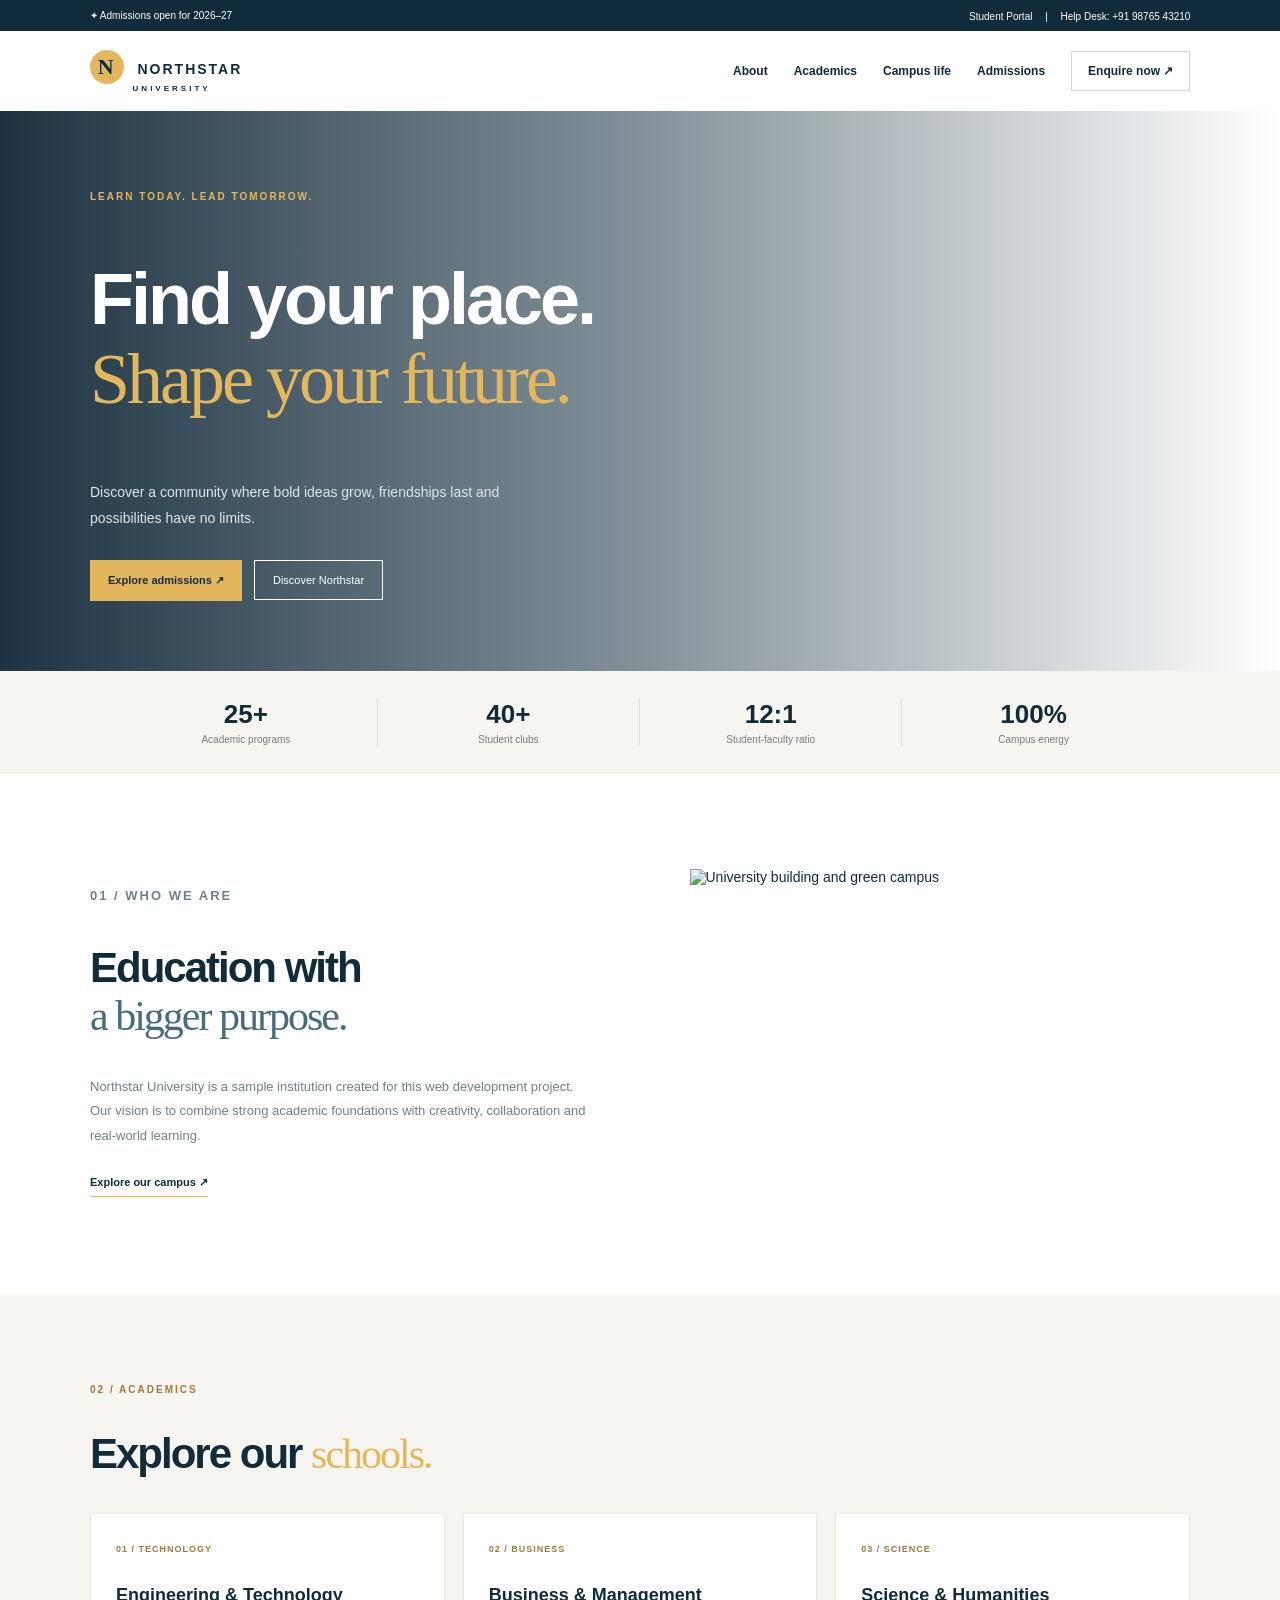
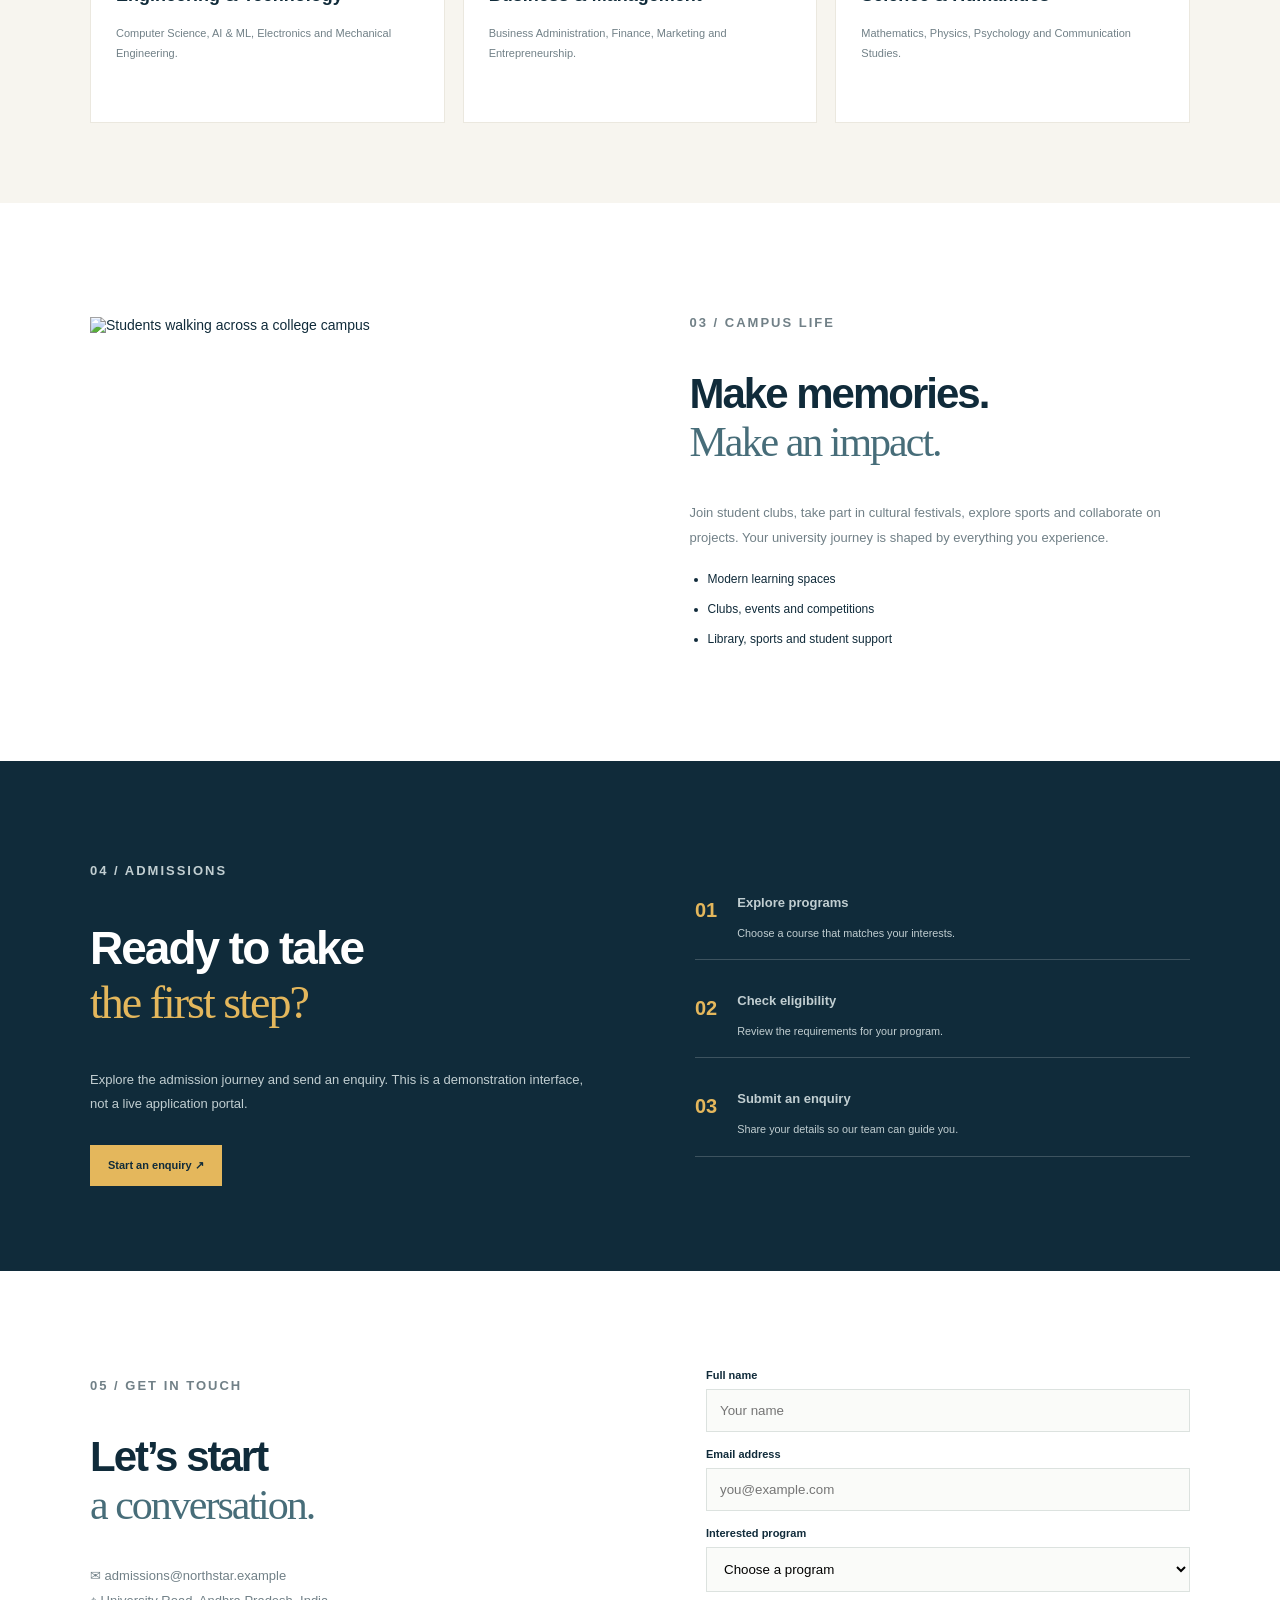
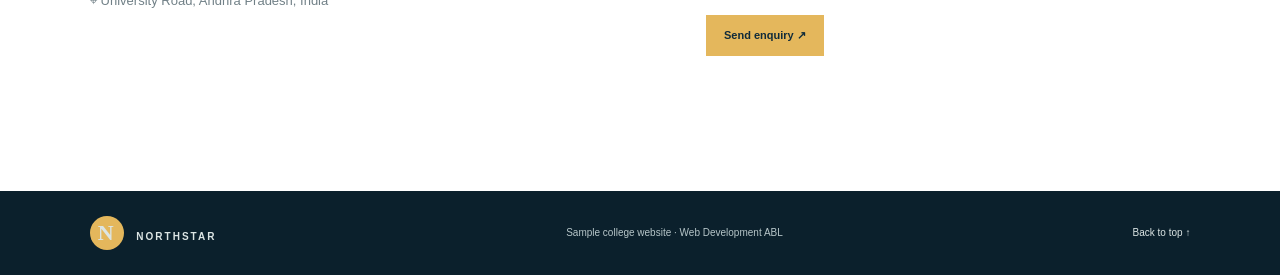
==== Project_02_College_Admissions/index.html @ 36137bb1 "Add three responsive Web Development ABL websites and documentation" ====
<!DOCTYPE html>
<html lang="en"><head><meta charset="UTF-8"><meta name="viewport" content="width=device-width,initial-scale=1"><meta name="description" content="Sample college information and admissions website"><title>Northstar University | Discover Your Future</title><link rel="stylesheet" href="styles.css"></head>
<body><div class="top">✦ Admissions open for 2026–27 <span>Student Portal　 |　 Help Desk: +91 98765 43210</span></div><header><a class="brand" href="#home"><b>N</b> NORTHSTAR <small>UNIVERSITY</small></a><button class="menu" aria-label="Toggle navigation">☰</button><nav><a href="#about">About</a><a href="#academics">Academics</a><a href="#campus">Campus life</a><a href="#admissions">Admissions</a><a class="navbtn" href="#contact">Enquire now ↗</a></nav></header>
<main><section class="hero" id="home"><div class="shade"></div><div class="hero-copy"><p class="gold">LEARN TODAY. LEAD TOMORROW.</p><h1>Find your place.<br><i>Shape your future.</i></h1><p>Discover a community where bold ideas grow, friendships last and possibilities have no limits.</p><a class="button" href="#admissions">Explore admissions ↗</a><a class="outline" href="#about">Discover Northstar</a></div></section>
<section class="stats"><div><b>25+</b><small>Academic programs</small></div><div><b>40+</b><small>Student clubs</small></div><div><b>12:1</b><small>Student-faculty ratio</small></div><div><b>100%</b><small>Campus energy</small></div></section>
<section class="intro wrap" id="about"><div><p class="eyebrow">01 / WHO WE ARE</p><h2>Education with<br><i>a bigger purpose.</i></h2><p>Northstar University is a sample institution created for this web development project. Our vision is to combine strong academic foundations with creativity, collaboration and real-world learning.</p><a href="#campus">Explore our campus ↗</a></div><img src="https://images.unsplash.com/photo-1562774053-701939374585?auto=format&fit=crop&w=1000&q=85" alt="University building and green campus"></section>
<section class="academics" id="academics"><div class="wrap"><p class="eyebrow">02 / ACADEMICS</p><h2>Explore our <i>schools.</i></h2><div class="cards"><article><b>01 / TECHNOLOGY</b><h3>Engineering & Technology</h3><p>Computer Science, AI & ML, Electronics and Mechanical Engineering.</p></article><article><b>02 / BUSINESS</b><h3>Business & Management</h3><p>Business Administration, Finance, Marketing and Entrepreneurship.</p></article><article><b>03 / SCIENCE</b><h3>Science & Humanities</h3><p>Mathematics, Physics, Psychology and Communication Studies.</p></article></div></div></section>
<section class="campus wrap" id="campus"><img src="https://images.unsplash.com/photo-1523050854058-8df90110c9f1?auto=format&fit=crop&w=1000&q=85" alt="Students walking across a college campus"><div><p class="eyebrow">03 / CAMPUS LIFE</p><h2>Make memories.<br><i>Make an impact.</i></h2><p>Join student clubs, take part in cultural festivals, explore sports and collaborate on projects. Your university journey is shaped by everything you experience.</p><ul><li>Modern learning spaces</li><li>Clubs, events and competitions</li><li>Library, sports and student support</li></ul></div></section>
<section class="admissions" id="admissions"><div class="wrap admission-grid"><div><p class="gold">04 / ADMISSIONS</p><h2>Ready to take<br><i>the first step?</i></h2><p>Explore the admission journey and send an enquiry. This is a demonstration interface, not a live application portal.</p><a class="button" href="#contact">Start an enquiry ↗</a></div><div class="steps"><p><b>01</b><span><strong>Explore programs</strong><small>Choose a course that matches your interests.</small></span></p><p><b>02</b><span><strong>Check eligibility</strong><small>Review the requirements for your program.</small></span></p><p><b>03</b><span><strong>Submit an enquiry</strong><small>Share your details so our team can guide you.</small></span></p></div></div></section>
<section class="contact wrap" id="contact"><div><p class="eyebrow">05 / GET IN TOUCH</p><h2>Let’s start<br><i>a conversation.</i></h2><p>✉ admissions@northstar.example<br>⌖ University Road, Andhra Pradesh, India</p></div><form id="enquiry"><label for="student">Full name</label><input id="student" required placeholder="Your name"><label for="email">Email address</label><input id="email" type="email" required placeholder="you@example.com"><label for="course">Interested program</label><select id="course" required><option value="">Choose a program</option><option>Computer Science & Engineering</option><option>Artificial Intelligence & Machine Learning</option><option>Business Administration</option></select><button class="button">Send enquiry ↗</button><p id="feedback" aria-live="polite"></p></form></section></main>
<footer><a class="brand" href="#home"><b>N</b> NORTHSTAR</a><p>Sample college website · Web Development ABL</p><a href="#home">Back to top ↑</a></footer><script src="script.js"></script></body></html>
---- Project_02_College_Admissions/styles.css ----
:root{--navy:#102b3a;--gold:#e4b75c;--cream:#f7f5ef;--muted:#718087}*{box-sizing:border-box}html{scroll-behavior:smooth}body{margin:0;font:14px Arial,sans-serif;color:var(--navy)}a{color:inherit;text-decoration:none}.top{background:var(--navy);color:white;padding:10px 7%;font-size:10px}.top span{float:right}header{height:80px;padding:0 7%;display:flex;align-items:center;justify-content:space-between;background:white;position:sticky;top:0;z-index:5}.brand{font-weight:bold;letter-spacing:2px}.brand b{display:inline-grid;place-items:center;background:var(--gold);border-radius:50%;width:34px;height:34px;font: bold 22px Georgia;margin-right:8px}.brand small{display:block;font-size:8px;letter-spacing:3px;margin-left:43px}nav{display:flex;gap:26px;align-items:center;font-size:12px;font-weight:bold}.navbtn{border:1px solid #ccd5d7;padding:12px 16px}.menu{display:none}.hero{height:560px;position:relative;background:url('https://images.unsplash.com/photo-1564981797816-1043664bf78d?auto=format&fit=crop&w=1800&q=90') center/cover;display:flex;align-items:center;color:white}.shade{position:absolute;inset:0;background:linear-gradient(90deg,#0b2434ed,#102d3b85,transparent)}.hero-copy{position:relative;width:min(1100px,86%);margin:auto}.gold{color:var(--gold);font-size:10px;font-weight:bold;letter-spacing:2px}.hero h1{font-size:clamp(45px,6vw,72px);line-height:1.05;letter-spacing:-3px}.hero h1 i,h2 i{font:normal 1em Georgia;color:var(--gold)}.hero-copy>p:not(.gold){max-width:450px;line-height:1.8;color:#e0e6e8}.button{display:inline-block;background:var(--gold);color:var(--navy);border:0;padding:14px 18px;font-size:11px;font-weight:bold;margin:15px 12px 0 0;cursor:pointer}.outline{border:1px solid white;padding:13px 18px;font-size:11px}.stats{background:var(--cream);padding:28px 9%;display:grid;grid-template-columns:repeat(4,1fr);text-align:center}.stats div{border-right:1px solid #ddd}.stats div:last-child{border:0}.stats b{display:block;font-size:26px}.stats small{font-size:10px;color:var(--muted)}.wrap{width:min(1100px,86%);margin:auto}.intro,.campus{padding:95px 0;display:grid;grid-template-columns:1fr 1fr;gap:9%;align-items:center}.intro img,.campus img{width:100%;height:330px;object-fit:cover}.eyebrow{font-size:10px;letter-spacing:2px;font-weight:bold;color:#a17a35}.intro h2,.academics h2,.campus h2,.admissions h2,.contact h2{font-size:42px;letter-spacing:-2px}.intro h2 i,.campus h2 i,.contact h2 i{color:#476d79}.intro p,.campus p,.admissions p,.contact p{font-size:13px;line-height:1.9;color:var(--muted)}.intro a{display:inline-block;margin-top:14px;border-bottom:1px solid var(--gold);padding-bottom:7px;font-size:11px;font-weight:bold}.academics{background:var(--cream);padding:80px 0}.cards{display:grid;grid-template-columns:repeat(3,1fr);gap:18px}.cards article{background:white;padding:25px;min-height:210px;border:1px solid #ebe8df}.cards b{font-size:9px;color:#9a7b43;letter-spacing:1px}.cards h3{font-size:18px;margin-top:30px}.cards p{font-size:11px;color:var(--muted);line-height:1.8}.campus ul{padding-left:18px;line-height:2.5;font-size:12px}.admissions{background:var(--navy);color:white;padding:85px 0}.admission-grid{display:grid;grid-template-columns:1fr 1fr;gap:10%;align-items:center}.admissions h2{font-size:46px}.admissions p{color:#c1ced1}.steps p{display:flex;gap:20px;border-bottom:1px solid #ffffff30;padding:16px 0}.steps b{color:var(--gold);font-size:20px}.steps span{display:grid;gap:7px}.steps small{color:#c1ced1}.contact{padding:90px 0;display:grid;grid-template-columns:1fr 1fr;gap:12%}.contact form{display:grid;gap:8px}.contact label{font-size:11px;font-weight:bold;margin-top:8px}.contact input,.contact select{padding:13px;border:1px solid #dce2df;background:#fafbf9}.contact form .button{justify-self:start}.contact #feedback{color:#548447;font-size:11px;min-height:15px}footer{background:#0b202c;color:#dce5e4;padding:25px 7%;display:flex;justify-content:space-between;align-items:center;font-size:10px}footer p{color:#b7c6c9}@media(max-width:700px){.top span{display:none}header{height:70px}.menu{display:block;border:0;background:none;font-size:22px}nav{display:none;position:absolute;top:70px;left:0;right:0;background:white;padding:22px 7%;flex-direction:column;align-items:flex-start}nav.open{display:flex}.hero{height:520px}.hero h1{font-size:46px}.stats{grid-template-columns:1fr 1fr;gap:20px}.stats div:nth-child(2){border:0}.intro,.campus,.admission-grid,.contact{grid-template-columns:1fr;padding:65px 0}.cards{grid-template-columns:1fr}.intro img,.campus img{height:250px}.academics{padding:65px 0}.admissions{padding:65px 0}footer{flex-wrap:wrap;gap:10px}}
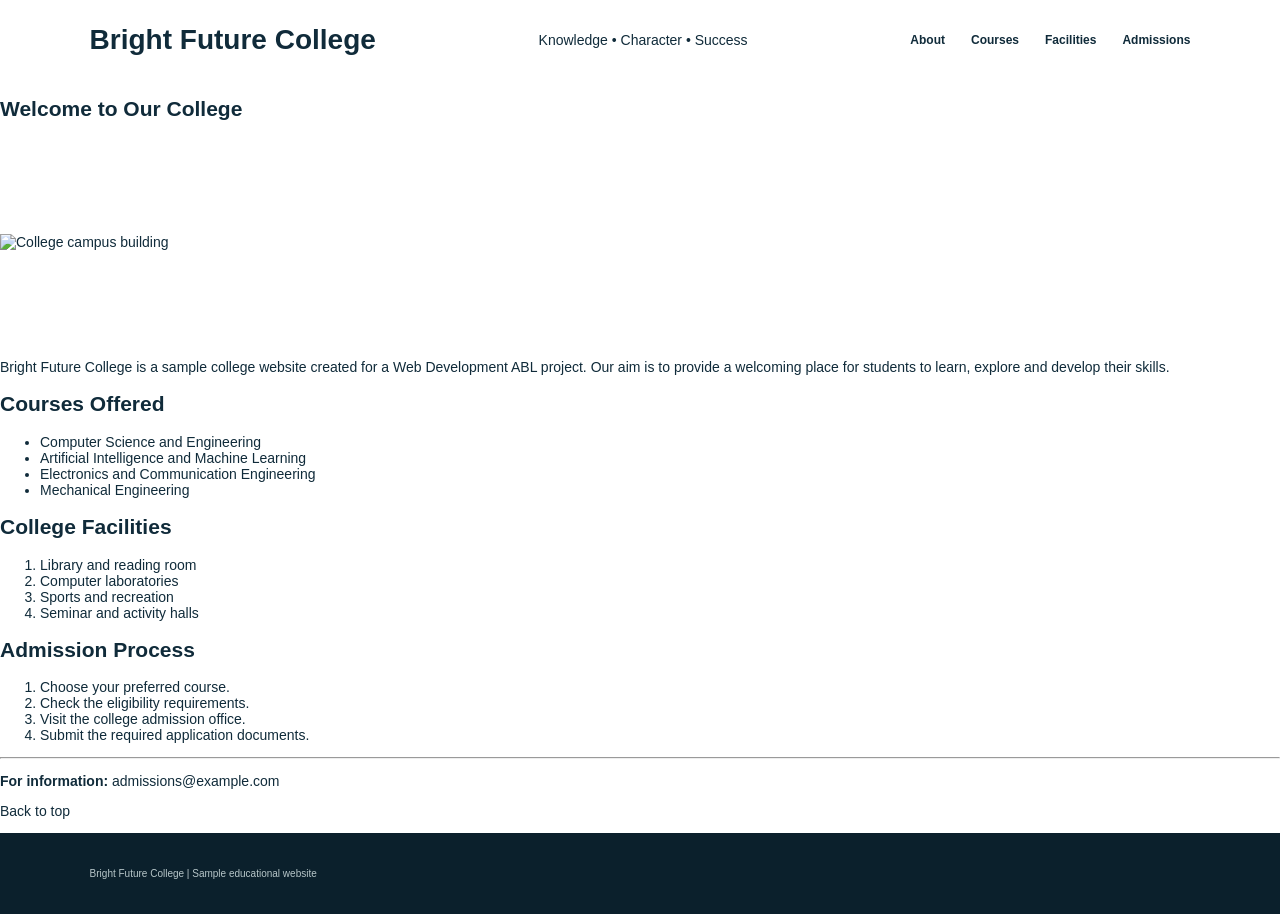
==== commit 16dfdd00: "Rebuild ABL project using Web Development syllabus topics" ====
--- a/Project_02_College_Admissions/index.html
+++ b/Project_02_College_Admissions/index.html
@@ -1,11 +1,59 @@
 <!DOCTYPE html>
-<html lang="en"><head><meta charset="UTF-8"><meta name="viewport" content="width=device-width,initial-scale=1"><meta name="description" content="Sample college information and admissions website"><title>Northstar University | Discover Your Future</title><link rel="stylesheet" href="styles.css"></head>
-<body><div class="top">✦ Admissions open for 2026–27 <span>Student Portal　 |　 Help Desk: +91 98765 43210</span></div><header><a class="brand" href="#home"><b>N</b> NORTHSTAR <small>UNIVERSITY</small></a><button class="menu" aria-label="Toggle navigation">☰</button><nav><a href="#about">About</a><a href="#academics">Academics</a><a href="#campus">Campus life</a><a href="#admissions">Admissions</a><a class="navbtn" href="#contact">Enquire now ↗</a></nav></header>
-<main><section class="hero" id="home"><div class="shade"></div><div class="hero-copy"><p class="gold">LEARN TODAY. LEAD TOMORROW.</p><h1>Find your place.<br><i>Shape your future.</i></h1><p>Discover a community where bold ideas grow, friendships last and possibilities have no limits.</p><a class="button" href="#admissions">Explore admissions ↗</a><a class="outline" href="#about">Discover Northstar</a></div></section>
-<section class="stats"><div><b>25+</b><small>Academic programs</small></div><div><b>40+</b><small>Student clubs</small></div><div><b>12:1</b><small>Student-faculty ratio</small></div><div><b>100%</b><small>Campus energy</small></div></section>
-<section class="intro wrap" id="about"><div><p class="eyebrow">01 / WHO WE ARE</p><h2>Education with<br><i>a bigger purpose.</i></h2><p>Northstar University is a sample institution created for this web development project. Our vision is to combine strong academic foundations with creativity, collaboration and real-world learning.</p><a href="#campus">Explore our campus ↗</a></div><img src="https://images.unsplash.com/photo-1562774053-701939374585?auto=format&fit=crop&w=1000&q=85" alt="University building and green campus"></section>
-<section class="academics" id="academics"><div class="wrap"><p class="eyebrow">02 / ACADEMICS</p><h2>Explore our <i>schools.</i></h2><div class="cards"><article><b>01 / TECHNOLOGY</b><h3>Engineering & Technology</h3><p>Computer Science, AI & ML, Electronics and Mechanical Engineering.</p></article><article><b>02 / BUSINESS</b><h3>Business & Management</h3><p>Business Administration, Finance, Marketing and Entrepreneurship.</p></article><article><b>03 / SCIENCE</b><h3>Science & Humanities</h3><p>Mathematics, Physics, Psychology and Communication Studies.</p></article></div></div></section>
-<section class="campus wrap" id="campus"><img src="https://images.unsplash.com/photo-1523050854058-8df90110c9f1?auto=format&fit=crop&w=1000&q=85" alt="Students walking across a college campus"><div><p class="eyebrow">03 / CAMPUS LIFE</p><h2>Make memories.<br><i>Make an impact.</i></h2><p>Join student clubs, take part in cultural festivals, explore sports and collaborate on projects. Your university journey is shaped by everything you experience.</p><ul><li>Modern learning spaces</li><li>Clubs, events and competitions</li><li>Library, sports and student support</li></ul></div></section>
-<section class="admissions" id="admissions"><div class="wrap admission-grid"><div><p class="gold">04 / ADMISSIONS</p><h2>Ready to take<br><i>the first step?</i></h2><p>Explore the admission journey and send an enquiry. This is a demonstration interface, not a live application portal.</p><a class="button" href="#contact">Start an enquiry ↗</a></div><div class="steps"><p><b>01</b><span><strong>Explore programs</strong><small>Choose a course that matches your interests.</small></span></p><p><b>02</b><span><strong>Check eligibility</strong><small>Review the requirements for your program.</small></span></p><p><b>03</b><span><strong>Submit an enquiry</strong><small>Share your details so our team can guide you.</small></span></p></div></div></section>
-<section class="contact wrap" id="contact"><div><p class="eyebrow">05 / GET IN TOUCH</p><h2>Let’s start<br><i>a conversation.</i></h2><p>✉ admissions@northstar.example<br>⌖ University Road, Andhra Pradesh, India</p></div><form id="enquiry"><label for="student">Full name</label><input id="student" required placeholder="Your name"><label for="email">Email address</label><input id="email" type="email" required placeholder="you@example.com"><label for="course">Interested program</label><select id="course" required><option value="">Choose a program</option><option>Computer Science & Engineering</option><option>Artificial Intelligence & Machine Learning</option><option>Business Administration</option></select><button class="button">Send enquiry ↗</button><p id="feedback" aria-live="polite"></p></form></section></main>
-<footer><a class="brand" href="#home"><b>N</b> NORTHSTAR</a><p>Sample college website · Web Development ABL</p><a href="#home">Back to top ↑</a></footer><script src="script.js"></script></body></html>+<html lang="en">
+<head>
+  <meta charset="UTF-8">
+  <meta name="viewport" content="width=device-width, initial-scale=1.0">
+  <title>College Information and Admissions</title>
+  <link rel="stylesheet" href="styles.css">
+</head>
+<body>
+  <header class="container" id="top">
+    <h1>Bright Future College</h1>
+    <p class="tagline">Knowledge • Character • Success</p>
+    <nav>
+      <a href="#about">About</a>
+      <a href="#courses">Courses</a>
+      <a href="#facilities">Facilities</a>
+      <a href="#admissions">Admissions</a>
+    </nav>
+  </header>
+  <main>
+    <section id="about" class="container section">
+      <h2>Welcome to Our College</h2>
+      <a href="#courses"><img class="campus" src="https://images.unsplash.com/photo-1562774053-701939374585?auto=format&fit=crop&w=1000&q=80" alt="College campus building"></a>
+      <p>Bright Future College is a sample college website created for a Web Development ABL project. Our aim is to provide a welcoming place for students to learn, explore and develop their skills.</p>
+    </section>
+    <section id="courses" class="container section">
+      <h2>Courses Offered</h2>
+      <ul>
+        <li>Computer Science and Engineering</li>
+        <li>Artificial Intelligence and Machine Learning</li>
+        <li>Electronics and Communication Engineering</li>
+        <li>Mechanical Engineering</li>
+      </ul>
+    </section>
+    <section id="facilities" class="container section">
+      <h2>College Facilities</h2>
+      <ol>
+        <li>Library and reading room</li>
+        <li>Computer laboratories</li>
+        <li>Sports and recreation</li>
+        <li>Seminar and activity halls</li>
+      </ol>
+    </section>
+    <section id="admissions" class="container section">
+      <h2>Admission Process</h2>
+      <ol>
+        <li>Choose your preferred course.</li>
+        <li>Check the eligibility requirements.</li>
+        <li>Visit the college admission office.</li>
+        <li>Submit the required application documents.</li>
+      </ol>
+      <hr>
+      <p><strong>For information:</strong> admissions@example.com</p>
+      <p><a href="#top">Back to top</a></p>
+    </section>
+  </main>
+  <footer class="container"><p>Bright Future College | Sample educational website</p></footer>
+</body>
+</html>
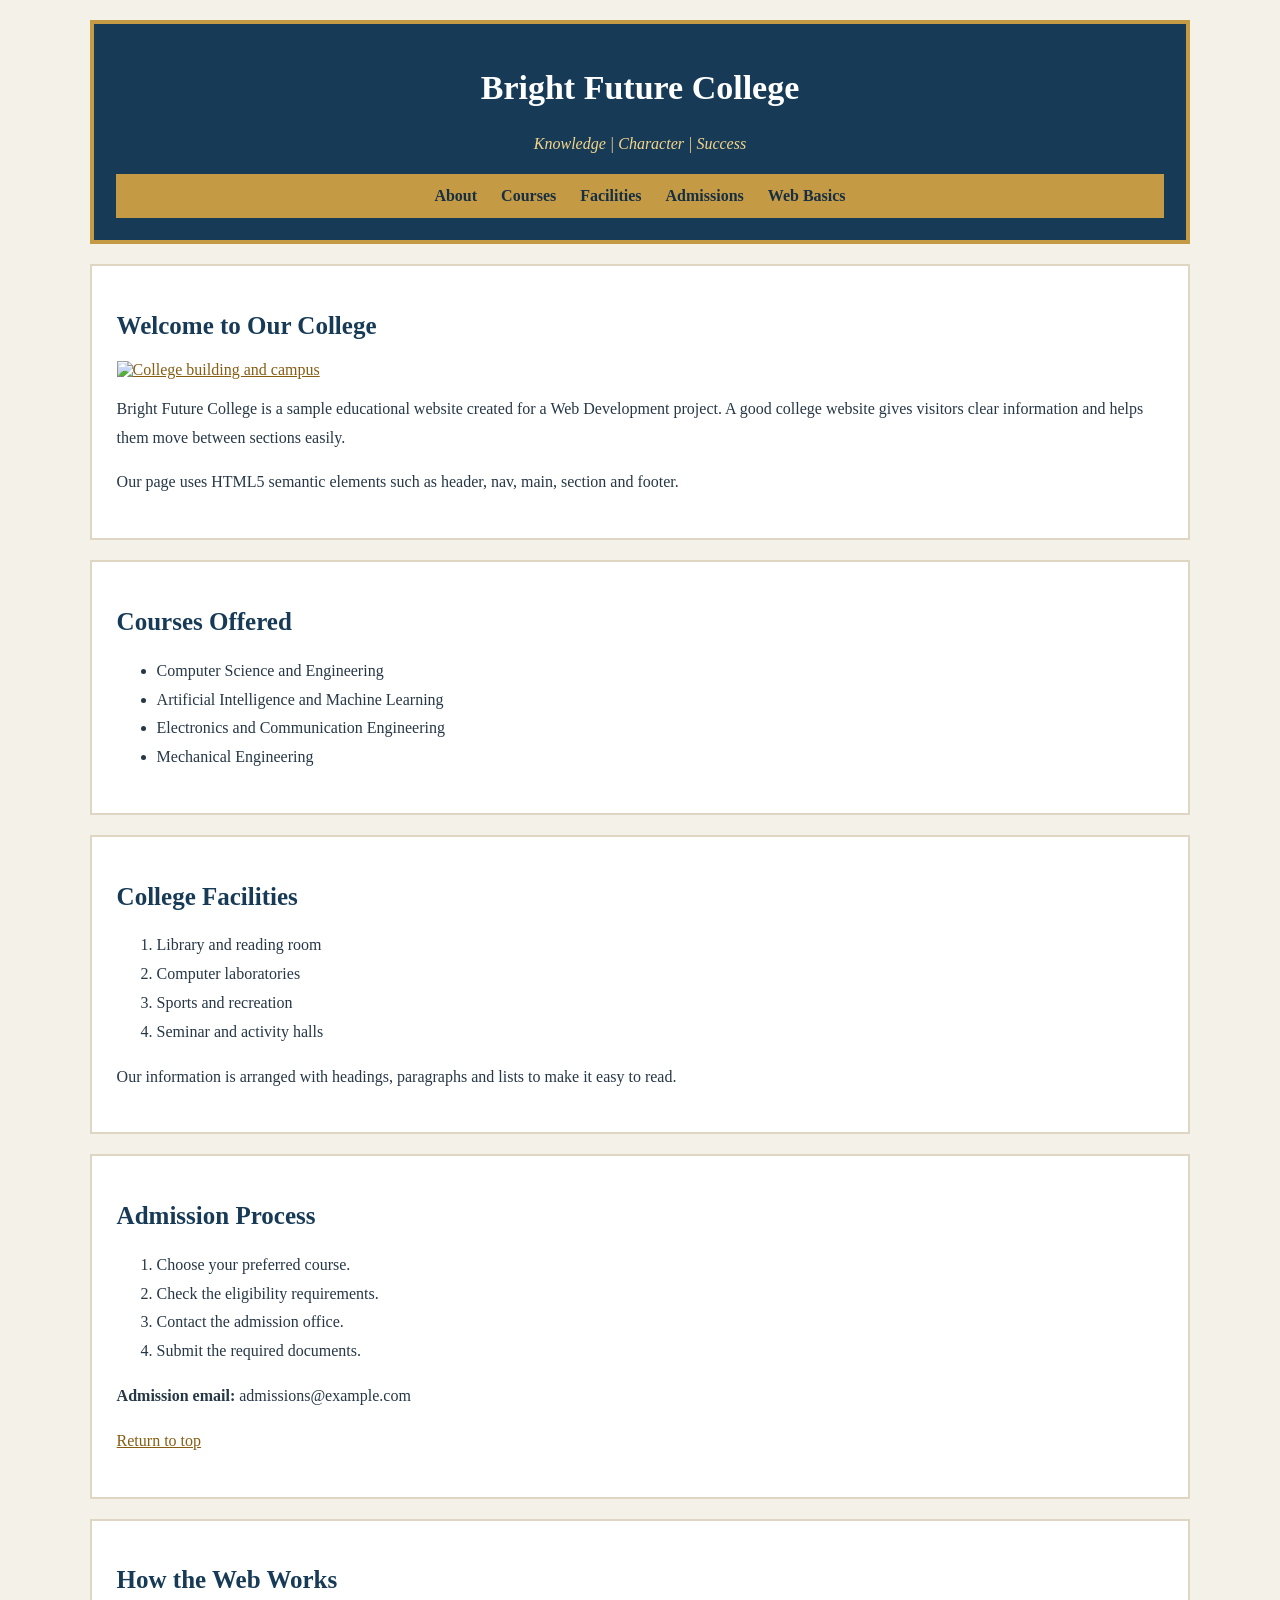
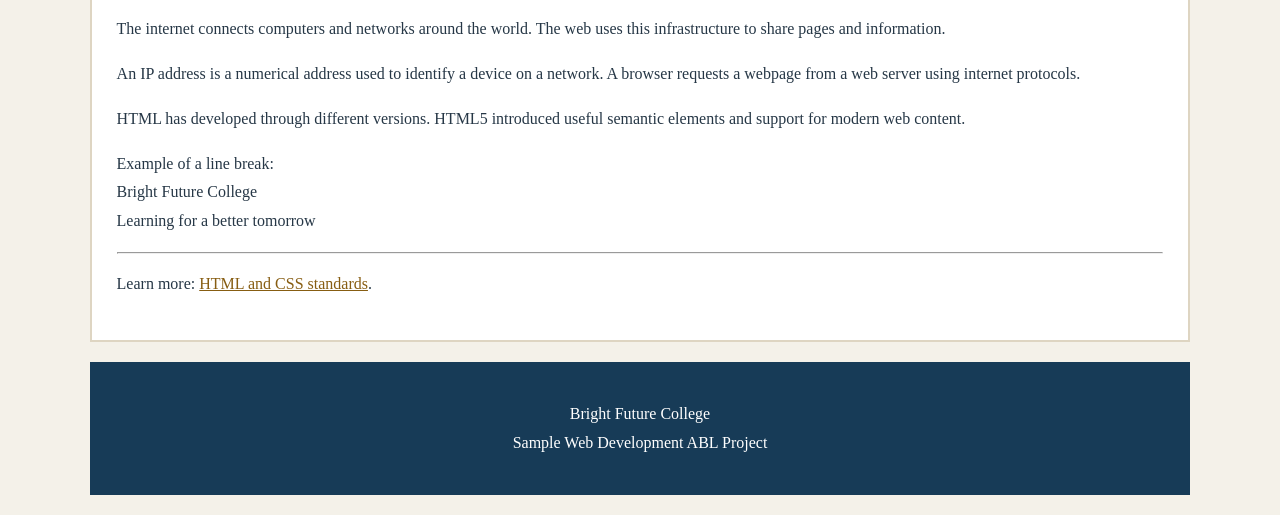
==== commit 0fbbeb07: "Rebuild project strictly with Web Development syllabus HTML and CSS topics" ====
--- a/Project_02_College_Admissions/index.html
+++ b/Project_02_College_Admissions/index.html
@@ -3,29 +3,31 @@
 <head>
   <meta charset="UTF-8">
   <meta name="viewport" content="width=device-width, initial-scale=1.0">
-  <title>College Information and Admissions</title>
+  <title>Bright Future College Admissions</title>
   <link rel="stylesheet" href="styles.css">
 </head>
 <body>
-  <header class="container" id="top">
+  <header class="container college-heading" id="top">
     <h1>Bright Future College</h1>
-    <p class="tagline">Knowledge • Character • Success</p>
+    <p class="tagline">Knowledge | Character | Success</p>
     <nav>
       <a href="#about">About</a>
       <a href="#courses">Courses</a>
       <a href="#facilities">Facilities</a>
       <a href="#admissions">Admissions</a>
+      <a href="#web">Web Basics</a>
     </nav>
   </header>
   <main>
     <section id="about" class="container section">
       <h2>Welcome to Our College</h2>
-      <a href="#courses"><img class="campus" src="https://images.unsplash.com/photo-1562774053-701939374585?auto=format&fit=crop&w=1000&q=80" alt="College campus building"></a>
-      <p>Bright Future College is a sample college website created for a Web Development ABL project. Our aim is to provide a welcoming place for students to learn, explore and develop their skills.</p>
+      <a href="#courses"><img class="campus-image" src="https://images.unsplash.com/photo-1562774053-701939374585?auto=format&fit=crop&w=1000&q=80" alt="College building and campus"></a>
+      <p>Bright Future College is a sample educational website created for a Web Development project. A good college website gives visitors clear information and helps them move between sections easily.</p>
+      <p>Our page uses HTML5 semantic elements such as header, nav, main, section and footer.</p>
     </section>
     <section id="courses" class="container section">
       <h2>Courses Offered</h2>
-      <ul>
+      <ul class="course-list">
         <li>Computer Science and Engineering</li>
         <li>Artificial Intelligence and Machine Learning</li>
         <li>Electronics and Communication Engineering</li>
@@ -40,20 +42,31 @@
         <li>Sports and recreation</li>
         <li>Seminar and activity halls</li>
       </ol>
+      <p>Our information is arranged with headings, paragraphs and lists to make it easy to read.</p>
     </section>
     <section id="admissions" class="container section">
       <h2>Admission Process</h2>
       <ol>
         <li>Choose your preferred course.</li>
         <li>Check the eligibility requirements.</li>
-        <li>Visit the college admission office.</li>
-        <li>Submit the required application documents.</li>
+        <li>Contact the admission office.</li>
+        <li>Submit the required documents.</li>
       </ol>
+      <p><strong>Admission email:</strong> admissions@example.com</p>
+      <p><a href="#top">Return to top</a></p>
+    </section>
+    <section id="web" class="container section">
+      <h2>How the Web Works</h2>
+      <p>The internet connects computers and networks around the world. The web uses this infrastructure to share pages and information.</p>
+      <p>An IP address is a numerical address used to identify a device on a network. A browser requests a webpage from a web server using internet protocols.</p>
+      <p>HTML has developed through different versions. HTML5 introduced useful semantic elements and support for modern web content.</p>
+      <p>Example of a line break:<br>Bright Future College<br>Learning for a better tomorrow</p>
       <hr>
-      <p><strong>For information:</strong> admissions@example.com</p>
-      <p><a href="#top">Back to top</a></p>
+      <p>Learn more: <a href="https://www.w3.org/standards/webdesign/htmlcss" target="_blank" rel="noopener">HTML and CSS standards</a>.</p>
     </section>
   </main>
-  <footer class="container"><p>Bright Future College | Sample educational website</p></footer>
+  <footer class="container footer">
+    <p>Bright Future College<br>Sample Web Development ABL Project</p>
+  </footer>
 </body>
 </html>
--- a/Project_02_College_Admissions/styles.css
+++ b/Project_02_College_Admissions/styles.css
@@ -1 +1,16 @@
-:root{--navy:#102b3a;--gold:#e4b75c;--cream:#f7f5ef;--muted:#718087}*{box-sizing:border-box}html{scroll-behavior:smooth}body{margin:0;font:14px Arial,sans-serif;color:var(--navy)}a{color:inherit;text-decoration:none}.top{background:var(--navy);color:white;padding:10px 7%;font-size:10px}.top span{float:right}header{height:80px;padding:0 7%;display:flex;align-items:center;justify-content:space-between;background:white;position:sticky;top:0;z-index:5}.brand{font-weight:bold;letter-spacing:2px}.brand b{display:inline-grid;place-items:center;background:var(--gold);border-radius:50%;width:34px;height:34px;font: bold 22px Georgia;margin-right:8px}.brand small{display:block;font-size:8px;letter-spacing:3px;margin-left:43px}nav{display:flex;gap:26px;align-items:center;font-size:12px;font-weight:bold}.navbtn{border:1px solid #ccd5d7;padding:12px 16px}.menu{display:none}.hero{height:560px;position:relative;background:url('https://images.unsplash.com/photo-1564981797816-1043664bf78d?auto=format&fit=crop&w=1800&q=90') center/cover;display:flex;align-items:center;color:white}.shade{position:absolute;inset:0;background:linear-gradient(90deg,#0b2434ed,#102d3b85,transparent)}.hero-copy{position:relative;width:min(1100px,86%);margin:auto}.gold{color:var(--gold);font-size:10px;font-weight:bold;letter-spacing:2px}.hero h1{font-size:clamp(45px,6vw,72px);line-height:1.05;letter-spacing:-3px}.hero h1 i,h2 i{font:normal 1em Georgia;color:var(--gold)}.hero-copy>p:not(.gold){max-width:450px;line-height:1.8;color:#e0e6e8}.button{display:inline-block;background:var(--gold);color:var(--navy);border:0;padding:14px 18px;font-size:11px;font-weight:bold;margin:15px 12px 0 0;cursor:pointer}.outline{border:1px solid white;padding:13px 18px;font-size:11px}.stats{background:var(--cream);padding:28px 9%;display:grid;grid-template-columns:repeat(4,1fr);text-align:center}.stats div{border-right:1px solid #ddd}.stats div:last-child{border:0}.stats b{display:block;font-size:26px}.stats small{font-size:10px;color:var(--muted)}.wrap{width:min(1100px,86%);margin:auto}.intro,.campus{padding:95px 0;display:grid;grid-template-columns:1fr 1fr;gap:9%;align-items:center}.intro img,.campus img{width:100%;height:330px;object-fit:cover}.eyebrow{font-size:10px;letter-spacing:2px;font-weight:bold;color:#a17a35}.intro h2,.academics h2,.campus h2,.admissions h2,.contact h2{font-size:42px;letter-spacing:-2px}.intro h2 i,.campus h2 i,.contact h2 i{color:#476d79}.intro p,.campus p,.admissions p,.contact p{font-size:13px;line-height:1.9;color:var(--muted)}.intro a{display:inline-block;margin-top:14px;border-bottom:1px solid var(--gold);padding-bottom:7px;font-size:11px;font-weight:bold}.academics{background:var(--cream);padding:80px 0}.cards{display:grid;grid-template-columns:repeat(3,1fr);gap:18px}.cards article{background:white;padding:25px;min-height:210px;border:1px solid #ebe8df}.cards b{font-size:9px;color:#9a7b43;letter-spacing:1px}.cards h3{font-size:18px;margin-top:30px}.cards p{font-size:11px;color:var(--muted);line-height:1.8}.campus ul{padding-left:18px;line-height:2.5;font-size:12px}.admissions{background:var(--navy);color:white;padding:85px 0}.admission-grid{display:grid;grid-template-columns:1fr 1fr;gap:10%;align-items:center}.admissions h2{font-size:46px}.admissions p{color:#c1ced1}.steps p{display:flex;gap:20px;border-bottom:1px solid #ffffff30;padding:16px 0}.steps b{color:var(--gold);font-size:20px}.steps span{display:grid;gap:7px}.steps small{color:#c1ced1}.contact{padding:90px 0;display:grid;grid-template-columns:1fr 1fr;gap:12%}.contact form{display:grid;gap:8px}.contact label{font-size:11px;font-weight:bold;margin-top:8px}.contact input,.contact select{padding:13px;border:1px solid #dce2df;background:#fafbf9}.contact form .button{justify-self:start}.contact #feedback{color:#548447;font-size:11px;min-height:15px}footer{background:#0b202c;color:#dce5e4;padding:25px 7%;display:flex;justify-content:space-between;align-items:center;font-size:10px}footer p{color:#b7c6c9}@media(max-width:700px){.top span{display:none}header{height:70px}.menu{display:block;border:0;background:none;font-size:22px}nav{display:none;position:absolute;top:70px;left:0;right:0;background:white;padding:22px 7%;flex-direction:column;align-items:flex-start}nav.open{display:flex}.hero{height:520px}.hero h1{font-size:46px}.stats{grid-template-columns:1fr 1fr;gap:20px}.stats div:nth-child(2){border:0}.intro,.campus,.admission-grid,.contact{grid-template-columns:1fr;padding:65px 0}.cards{grid-template-columns:1fr}.intro img,.campus img{height:250px}.academics{padding:65px 0}.admissions{padding:65px 0}footer{flex-wrap:wrap;gap:10px}}+* { box-sizing: border-box; }
+body { margin: 0; font-family: Georgia, serif; font-size: 16px; color: #263746; background-color: #f4f1e9; }
+.container { width: 86%; margin: 20px auto; padding: 22px; }
+header { text-align: center; color: #ffffff; background-color: #173b57; border: 4px solid #c49a45; }
+h1 { font-size: 34px; }
+.tagline { color: #f4d58b; font-style: italic; }
+nav { background-color: #c49a45; padding: 13px; }
+nav a { color: #172f42; padding: 10px; text-decoration: none; font-weight: bold; }
+nav a:hover { color: #ffffff; text-decoration: underline; }
+.section { background-color: #ffffff; border: 2px solid #ded5c2; padding: 25px; }
+h2 { color: #173b57; font-size: 25px; text-align: left; }
+p, li { line-height: 1.8; }
+.campus { width: 100%; height: 230px; object-fit: cover; border: 4px solid #c49a45; }
+a { color: #875d12; }
+footer { text-align: center; color: #ffffff; background-color: #173b57; }
+@media (max-width: 600px) { .container { width: 94%; padding: 14px; } nav a { display: inline-block; padding: 7px; } h1 { font-size: 27px; } }
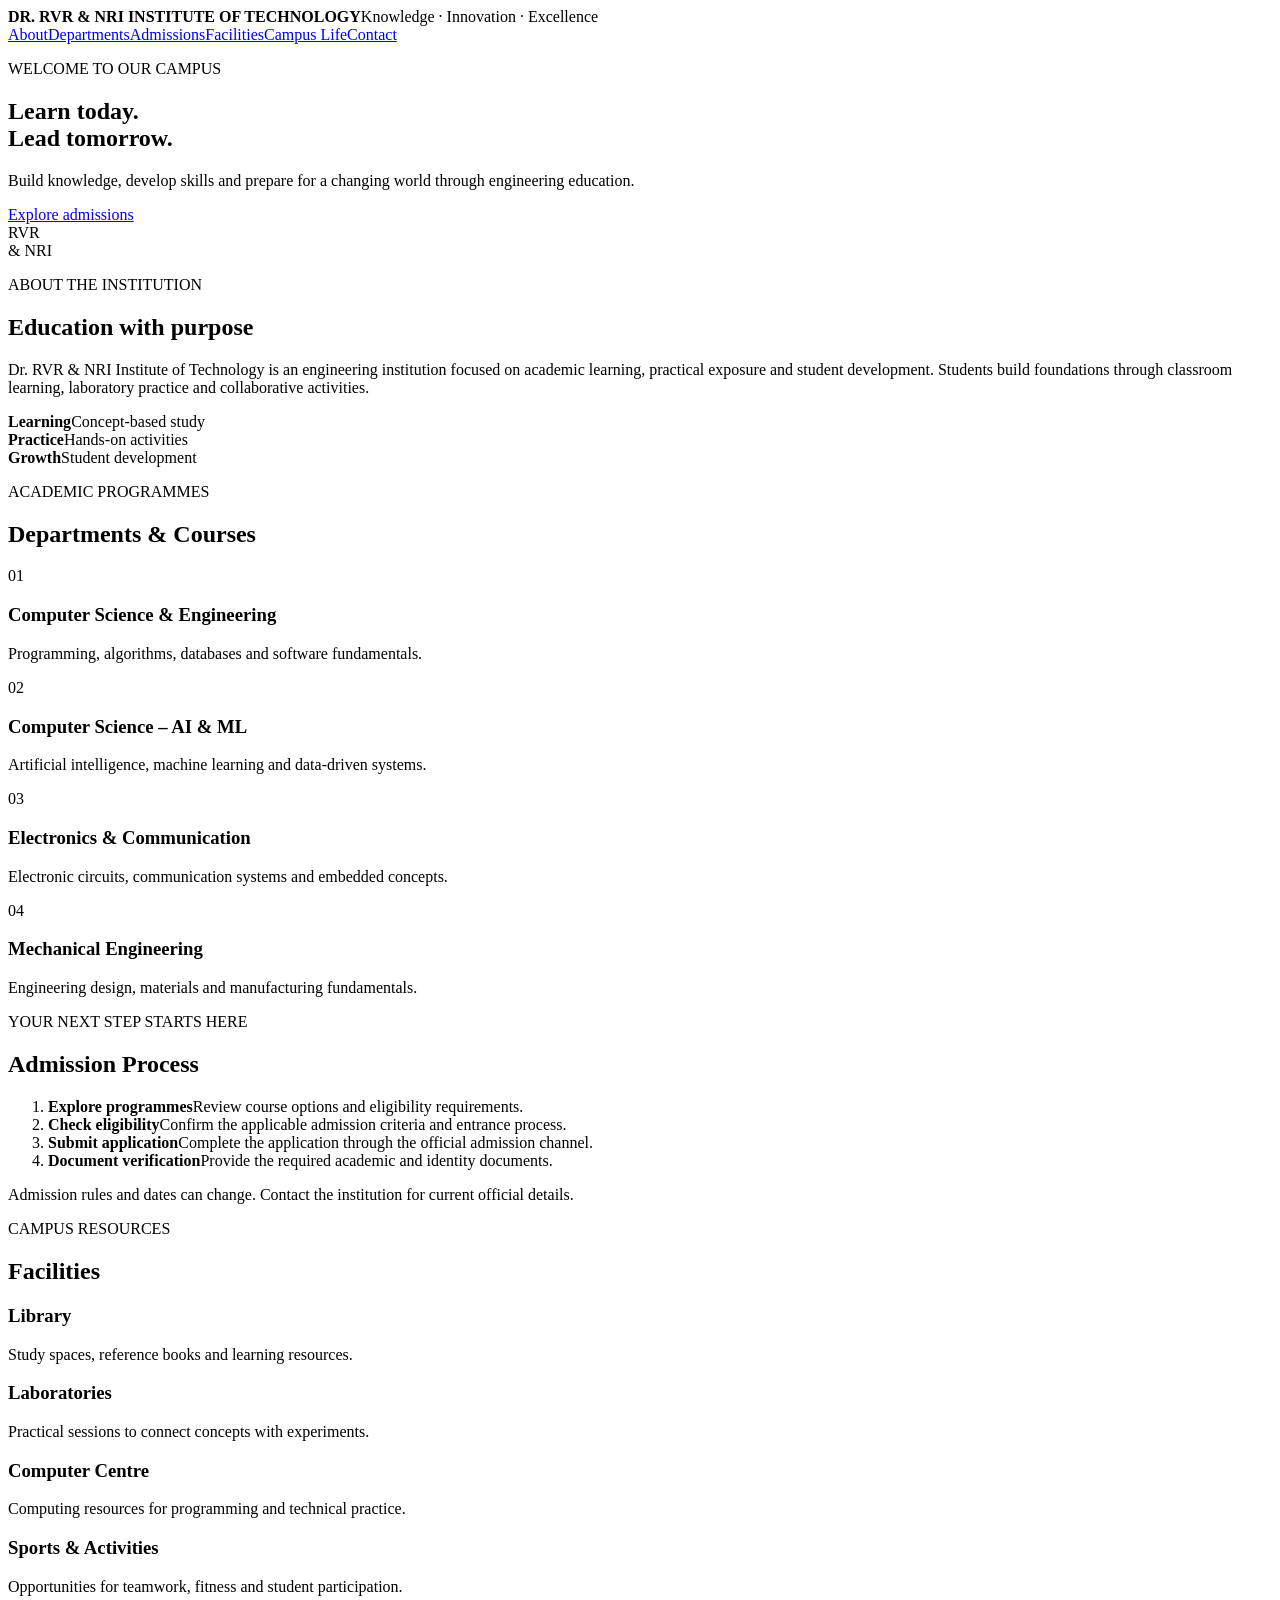
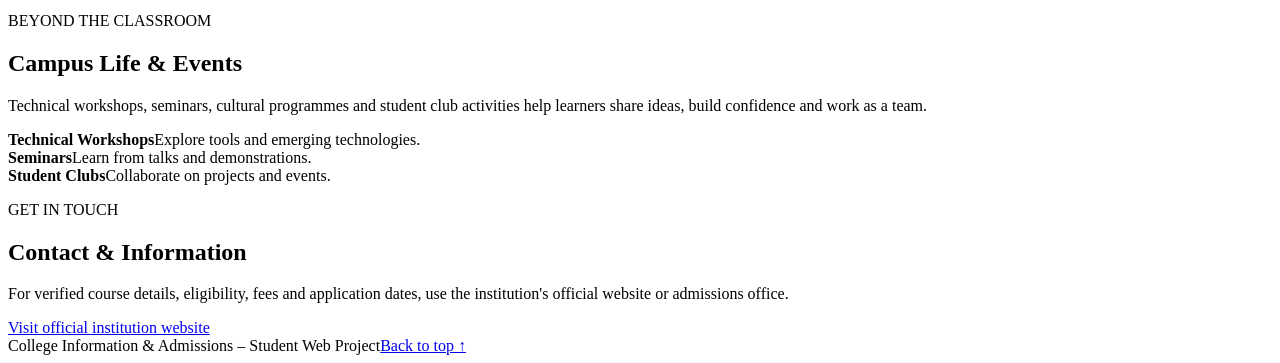
==== commit e42efb71: "Add Project_02_College_Admissions/index.html" ====
--- a/Project_02_College_Admissions/index.html
+++ b/Project_02_College_Admissions/index.html
@@ -1,72 +1,19 @@
 <!DOCTYPE html>
 <html lang="en">
 <head>
-  <meta charset="UTF-8">
-  <meta name="viewport" content="width=device-width, initial-scale=1.0">
-  <title>Bright Future College Admissions</title>
-  <link rel="stylesheet" href="styles.css">
+<meta charset="UTF-8"><meta name="viewport" content="width=device-width, initial-scale=1.0">
+<meta name="description" content="College information and admissions overview.">
+<title>Dr. RVR &amp; NRI Institute of Technology | Admissions</title><link rel="stylesheet" href="styles.css">
 </head>
 <body>
-  <header class="container college-heading" id="top">
-    <h1>Bright Future College</h1>
-    <p class="tagline">Knowledge | Character | Success</p>
-    <nav>
-      <a href="#about">About</a>
-      <a href="#courses">Courses</a>
-      <a href="#facilities">Facilities</a>
-      <a href="#admissions">Admissions</a>
-      <a href="#web">Web Basics</a>
-    </nav>
-  </header>
-  <main>
-    <section id="about" class="container section">
-      <h2>Welcome to Our College</h2>
-      <a href="#courses"><img class="campus-image" src="https://images.unsplash.com/photo-1562774053-701939374585?auto=format&fit=crop&w=1000&q=80" alt="College building and campus"></a>
-      <p>Bright Future College is a sample educational website created for a Web Development project. A good college website gives visitors clear information and helps them move between sections easily.</p>
-      <p>Our page uses HTML5 semantic elements such as header, nav, main, section and footer.</p>
-    </section>
-    <section id="courses" class="container section">
-      <h2>Courses Offered</h2>
-      <ul class="course-list">
-        <li>Computer Science and Engineering</li>
-        <li>Artificial Intelligence and Machine Learning</li>
-        <li>Electronics and Communication Engineering</li>
-        <li>Mechanical Engineering</li>
-      </ul>
-    </section>
-    <section id="facilities" class="container section">
-      <h2>College Facilities</h2>
-      <ol>
-        <li>Library and reading room</li>
-        <li>Computer laboratories</li>
-        <li>Sports and recreation</li>
-        <li>Seminar and activity halls</li>
-      </ol>
-      <p>Our information is arranged with headings, paragraphs and lists to make it easy to read.</p>
-    </section>
-    <section id="admissions" class="container section">
-      <h2>Admission Process</h2>
-      <ol>
-        <li>Choose your preferred course.</li>
-        <li>Check the eligibility requirements.</li>
-        <li>Contact the admission office.</li>
-        <li>Submit the required documents.</li>
-      </ol>
-      <p><strong>Admission email:</strong> admissions@example.com</p>
-      <p><a href="#top">Return to top</a></p>
-    </section>
-    <section id="web" class="container section">
-      <h2>How the Web Works</h2>
-      <p>The internet connects computers and networks around the world. The web uses this infrastructure to share pages and information.</p>
-      <p>An IP address is a numerical address used to identify a device on a network. A browser requests a webpage from a web server using internet protocols.</p>
-      <p>HTML has developed through different versions. HTML5 introduced useful semantic elements and support for modern web content.</p>
-      <p>Example of a line break:<br>Bright Future College<br>Learning for a better tomorrow</p>
-      <hr>
-      <p>Learn more: <a href="https://www.w3.org/standards/webdesign/htmlcss" target="_blank" rel="noopener">HTML and CSS standards</a>.</p>
-    </section>
-  </main>
-  <footer class="container footer">
-    <p>Bright Future College<br>Sample Web Development ABL Project</p>
-  </footer>
-</body>
-</html>+<header id="top"><div class="topline"><strong>DR. RVR &amp; NRI INSTITUTE OF TECHNOLOGY</strong><span>Knowledge · Innovation · Excellence</span></div><nav aria-label="Main navigation"><a href="#about">About</a><a href="#departments">Departments</a><a href="#admissions">Admissions</a><a href="#facilities">Facilities</a><a href="#events">Campus Life</a><a href="#contact">Contact</a></nav></header>
+<main>
+<section class="banner"><div><p class="eyebrow">WELCOME TO OUR CAMPUS</p><h1>Learn today.<br><span>Lead tomorrow.</span></h1><p>Build knowledge, develop skills and prepare for a changing world through engineering education.</p><a class="button" href="#admissions">Explore admissions</a></div><div class="banner-shape" aria-hidden="true"><span>RVR<br>&amp; NRI</span></div></section>
+<section class="section" id="about"><p class="eyebrow">ABOUT THE INSTITUTION</p><h2>Education with purpose</h2><p>Dr. RVR &amp; NRI Institute of Technology is an engineering institution focused on academic learning, practical exposure and student development. Students build foundations through classroom learning, laboratory practice and collaborative activities.</p><div class="stats"><div><strong>Learning</strong><span>Concept-based study</span></div><div><strong>Practice</strong><span>Hands-on activities</span></div><div><strong>Growth</strong><span>Student development</span></div></div></section>
+<section class="section light" id="departments"><p class="eyebrow">ACADEMIC PROGRAMMES</p><h2>Departments &amp; Courses</h2><div class="grid"><article class="card"><span class="number">01</span><h3>Computer Science &amp; Engineering</h3><p>Programming, algorithms, databases and software fundamentals.</p></article><article class="card"><span class="number">02</span><h3>Computer Science – AI &amp; ML</h3><p>Artificial intelligence, machine learning and data-driven systems.</p></article><article class="card"><span class="number">03</span><h3>Electronics &amp; Communication</h3><p>Electronic circuits, communication systems and embedded concepts.</p></article><article class="card"><span class="number">04</span><h3>Mechanical Engineering</h3><p>Engineering design, materials and manufacturing fundamentals.</p></article></div></section>
+<section class="section" id="admissions"><p class="eyebrow">YOUR NEXT STEP STARTS HERE</p><h2>Admission Process</h2><ol class="steps"><li><strong>Explore programmes</strong><span>Review course options and eligibility requirements.</span></li><li><strong>Check eligibility</strong><span>Confirm the applicable admission criteria and entrance process.</span></li><li><strong>Submit application</strong><span>Complete the application through the official admission channel.</span></li><li><strong>Document verification</strong><span>Provide the required academic and identity documents.</span></li></ol><p class="notice">Admission rules and dates can change. Contact the institution for current official details.</p></section>
+<section class="section light" id="facilities"><p class="eyebrow">CAMPUS RESOURCES</p><h2>Facilities</h2><div class="grid"><article class="card"><h3>Library</h3><p>Study spaces, reference books and learning resources.</p></article><article class="card"><h3>Laboratories</h3><p>Practical sessions to connect concepts with experiments.</p></article><article class="card"><h3>Computer Centre</h3><p>Computing resources for programming and technical practice.</p></article><article class="card"><h3>Sports &amp; Activities</h3><p>Opportunities for teamwork, fitness and student participation.</p></article></div></section>
+<section class="section" id="events"><p class="eyebrow">BEYOND THE CLASSROOM</p><h2>Campus Life &amp; Events</h2><p>Technical workshops, seminars, cultural programmes and student club activities help learners share ideas, build confidence and work as a team.</p><div class="event-strip"><div><strong>Technical Workshops</strong><span>Explore tools and emerging technologies.</span></div><div><strong>Seminars</strong><span>Learn from talks and demonstrations.</span></div><div><strong>Student Clubs</strong><span>Collaborate on projects and events.</span></div></div></section>
+<section class="section contact" id="contact"><p class="eyebrow">GET IN TOUCH</p><h2>Contact &amp; Information</h2><p>For verified course details, eligibility, fees and application dates, use the institution's official website or admissions office.</p><a class="button" href="https://www.rvrjcce.ac.in/" target="_blank" rel="noopener">Visit official institution website</a></section>
+</main><footer><span>College Information &amp; Admissions – Student Web Project</span><a href="#top">Back to top ↑</a></footer>
+</body></html>
